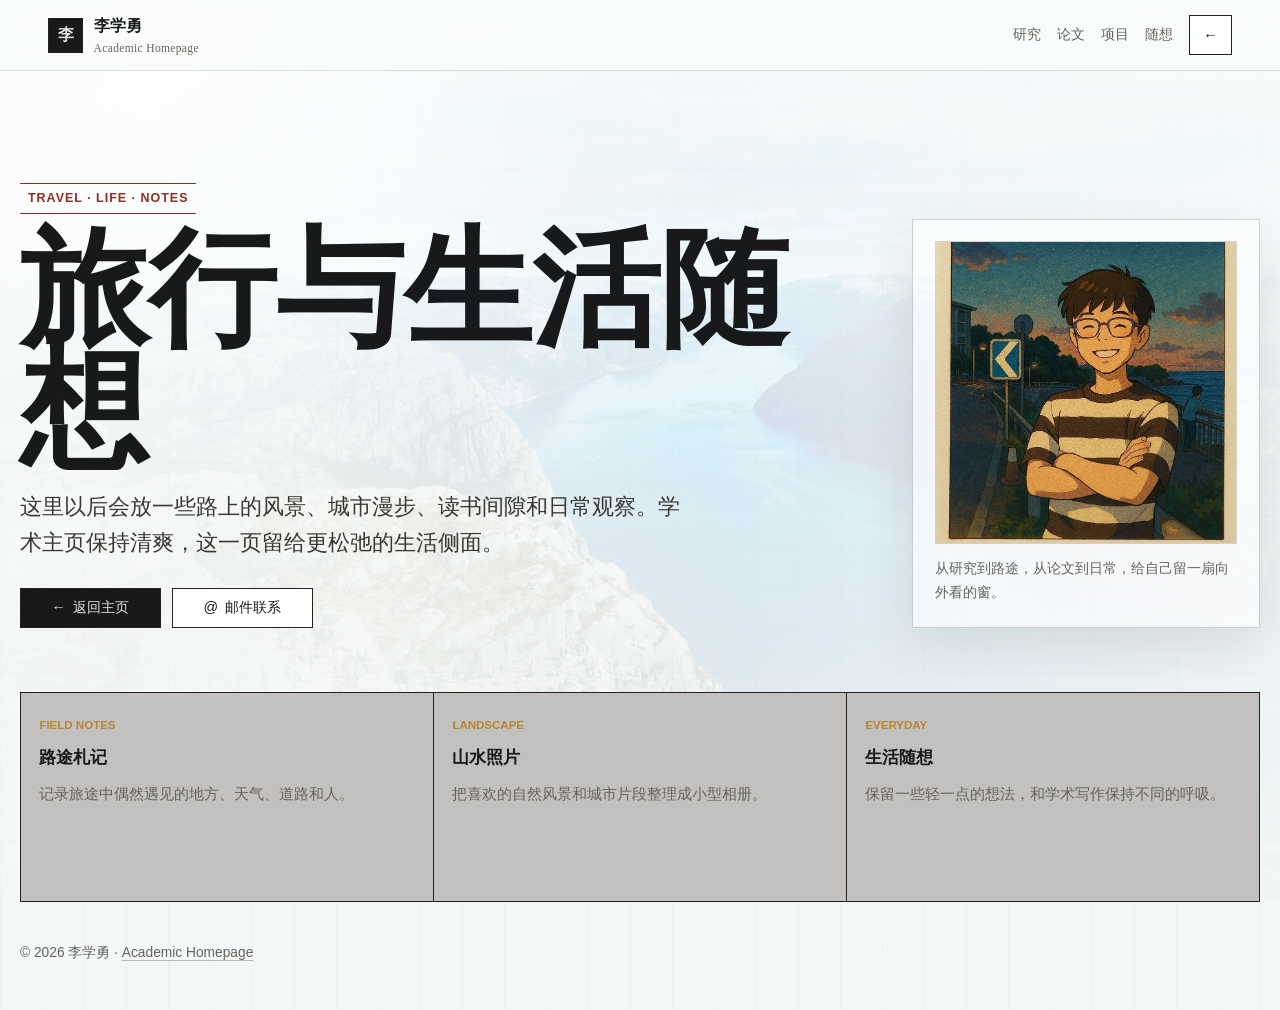
==== travel.html @ 597f88bc "feat: add portrait and travel notes page" ====
<!doctype html>
<html lang="zh-CN">
  <head>
    <meta charset="UTF-8" />
    <meta name="viewport" content="width=device-width, initial-scale=1.0" />
    <meta name="description" content="李学勇的旅行与生活随想专栏，记录路途、山水、城市与日常片段。" />
    <meta name="theme-color" content="#eef3f1" />
    <title>旅行与生活随想 | 李学勇</title>
    <link rel="icon" href='data:image/svg+xml,%3Csvg xmlns="http://www.w3.org/2000/svg" viewBox="0 0 64 64"%3E%3Crect width="64" height="64" fill="%2318191b"/%3E%3Ctext x="32" y="43" text-anchor="middle" font-size="34" font-family="serif" fill="%23fffdf8"%3EL%3C/text%3E%3C/svg%3E' />
    <link rel="stylesheet" href="style.css" />
  </head>
  <body class="travel-page">
    <header class="site-header">
      <a class="brand" href="index.html" aria-label="返回李学勇个人主页">
        <span class="brand-mark" aria-hidden="true">李</span>
        <span>
          <strong>李学勇</strong>
          <small>Academic Homepage</small>
        </span>
      </a>

      <nav class="top-nav" aria-label="页面导航">
        <a href="index.html#research">研究</a>
        <a href="index.html#zh-papers">论文</a>
        <a href="index.html#zh-projects">项目</a>
        <a href="travel.html">随想</a>
      </nav>

      <a class="lang-toggle" href="index.html" aria-label="返回主页">←</a>
    </header>

    <main>
      <section class="travel-hero reveal">
        <div>
          <p class="eyebrow">Travel · Life · Notes</p>
          <h1>旅行与生活随想</h1>
          <p class="lead">这里以后会放一些路上的风景、城市漫步、读书间隙和日常观察。学术主页保持清爽，这一页留给更松弛的生活侧面。</p>
          <div class="hero-actions" aria-label="页面操作">
            <a class="button primary" href="index.html">
              <span aria-hidden="true">←</span>
              <span>返回主页</span>
            </a>
            <a class="button" href="mailto:lixueyong_work@163.com">
              <span aria-hidden="true">@</span>
              <span>邮件联系</span>
            </a>
          </div>
        </div>

        <aside class="travel-card reveal" style="--d: 0.08s">
          <img src="assets/photos/profile-illustration.jpg" alt="李学勇的插画风格头像" />
          <p>从研究到路途，从论文到日常，给自己留一扇向外看的窗。</p>
        </aside>
      </section>

      <section class="note-grid reveal" style="--d: 0.12s" aria-label="未来栏目">
        <article>
          <span>Field Notes</span>
          <h2>路途札记</h2>
          <p>记录旅途中偶然遇见的地方、天气、道路和人。</p>
        </article>
        <article>
          <span>Landscape</span>
          <h2>山水照片</h2>
          <p>把喜欢的自然风景和城市片段整理成小型相册。</p>
        </article>
        <article>
          <span>Everyday</span>
          <h2>生活随想</h2>
          <p>保留一些轻一点的想法，和学术写作保持不同的呼吸。</p>
        </article>
      </section>
    </main>

    <footer class="footer">
      <p>© 2026 李学勇 · <a href="index.html">Academic Homepage</a></p>
    </footer>
  </body>
</html>
---- style.css ----
:root {
  --bg: #eef3f1;
  --paper: rgba(255, 255, 255, 0.88);
  --ink: #18191b;
  --muted: #66635c;
  --line: #d7cbb8;
  --line-strong: #25211c;
  --green: #174f45;
  --red: #8e2f24;
  --gold: #b6852f;
  --blue: #294c73;
  --shadow: 0 24px 70px rgba(35, 28, 18, 0.13);
}

* {
  box-sizing: border-box;
}

html {
  scroll-behavior: smooth;
}

html,
body {
  margin: 0;
  min-height: 100%;
}

body {
  color: var(--ink);
  background:
    linear-gradient(90deg, rgba(24, 25, 27, 0.025) 1px, transparent 1px) 0 0 / 42px 42px,
    linear-gradient(180deg, rgba(24, 25, 27, 0.018) 1px, transparent 1px) 0 0 / 42px 42px,
    linear-gradient(180deg, rgba(248, 251, 250, 0.68), rgba(234, 241, 240, 0.56));
  font-family: "Iowan Old Style", "Songti SC", "Noto Serif CJK SC", "Source Han Serif SC", serif;
  line-height: 1.65;
}

body::before {
  content: "";
  position: fixed;
  inset: 0;
  pointer-events: none;
  background-image:
    radial-gradient(circle at 12% 8%, rgba(255, 255, 255, 0.72), transparent 32%),
    linear-gradient(rgba(255, 255, 255, 0.28), rgba(255, 255, 255, 0));
  z-index: -1;
}

body::after {
  content: "";
  position: fixed;
  inset: 0;
  pointer-events: none;
  background:
    linear-gradient(90deg, rgba(245, 249, 248, 0.92), rgba(245, 249, 248, 0.48) 58%, rgba(245, 249, 248, 0.84)),
    linear-gradient(180deg, rgba(245, 249, 248, 0.78), rgba(245, 249, 248, 0.2) 46%, rgba(245, 249, 248, 0.82)),
    url("assets/photos/mountain-river.jpg") center / cover no-repeat;
  opacity: 0.4;
  z-index: -2;
}

a {
  color: inherit;
}

.site-header {
  position: sticky;
  top: 0;
  z-index: 10;
  display: grid;
  grid-template-columns: minmax(0, 1fr) auto auto;
  align-items: center;
  gap: 1rem;
  padding: 0.8rem clamp(1rem, 4vw, 3rem);
  border-bottom: 1px solid rgba(37, 33, 28, 0.12);
  background: rgba(248, 251, 250, 0.78);
  backdrop-filter: blur(14px);
}

.brand {
  display: inline-flex;
  align-items: center;
  gap: 0.65rem;
  text-decoration: none;
  min-width: 0;
}

.brand-mark {
  display: grid;
  width: 2.2rem;
  aspect-ratio: 1;
  place-items: center;
  border: 1px solid var(--line-strong);
  background: var(--ink);
  color: var(--paper);
  font-weight: 800;
}

.brand strong,
.brand small {
  display: block;
}

.brand strong {
  font-size: 0.98rem;
}

.brand small {
  color: var(--muted);
  font-size: 0.72rem;
  letter-spacing: 0.03em;
}

.top-nav {
  display: flex;
  align-items: center;
  gap: 1rem;
  font-size: 0.9rem;
}

.top-nav a {
  color: var(--muted);
  text-decoration: none;
}

.top-nav a:hover {
  color: var(--red);
}

.lang-toggle,
.button {
  display: inline-flex;
  align-items: center;
  justify-content: center;
  gap: 0.45rem;
  min-height: 2.5rem;
  border: 1px solid var(--line-strong);
  background: var(--paper);
  color: var(--ink);
  font-family: "Avenir Next", "PingFang SC", sans-serif;
  font-size: 0.9rem;
  line-height: 1;
  text-decoration: none;
  cursor: pointer;
  transition: transform 160ms ease, box-shadow 160ms ease, background 160ms ease;
}

.lang-toggle {
  width: 2.7rem;
  padding: 0;
}

.button {
  padding: 0 1rem;
  min-width: 8.8rem;
}

.button.primary {
  background: var(--ink);
  color: var(--paper);
}

.button:hover,
.lang-toggle:hover {
  transform: translateY(-1px);
  box-shadow: 5px 5px 0 var(--gold);
}

main {
  width: min(1240px, calc(100vw - 2rem));
  margin: 0 auto;
}

.hero {
  position: relative;
  display: grid;
  grid-template-columns: minmax(0, 0.82fr) minmax(18rem, 0.42fr);
  gap: clamp(1rem, 5vw, 4.5rem);
  align-items: center;
  min-height: calc(100vh - 4.1rem);
  padding: clamp(3rem, 7vw, 5.8rem) 0 clamp(2rem, 5vw, 4rem);
}

.hero-copy {
  position: relative;
  grid-column: 1 / 2;
  padding: clamp(1rem, 2vw, 1.45rem);
  margin-left: clamp(-1.45rem, -2vw, -1rem);
  border-left: 1px solid rgba(37, 33, 28, 0.14);
  background: linear-gradient(90deg, rgba(255, 255, 255, 0.54), rgba(255, 255, 255, 0.08));
  backdrop-filter: blur(8px);
}

.hero-portrait {
  grid-column: 2 / 3;
  justify-self: stretch;
  align-self: center;
  width: 100%;
  margin: 0;
}

.hero-portrait img {
  display: block;
  width: 100%;
  aspect-ratio: 0.88;
  object-fit: cover;
  object-position: 52% 48%;
  border: 1px solid rgba(37, 33, 28, 0.22);
  background: rgba(255, 255, 255, 0.62);
  box-shadow: var(--shadow);
  filter: saturate(0.92) contrast(1.02);
}

.hero-portrait figcaption {
  margin-top: 0.85rem;
  padding-left: 0.85rem;
  border-left: 2px solid var(--gold);
  color: #3f3b35;
  font-family: "Avenir Next", "PingFang SC", sans-serif;
  font-size: 0.86rem;
  line-height: 1.55;
}

.hero::before {
  content: "";
  position: absolute;
  inset: clamp(1rem, 3vw, 2rem) auto auto 42%;
  width: min(44rem, 55vw);
  height: min(30rem, 46vw);
  border: 1px solid rgba(37, 33, 28, 0.18);
  background:
    linear-gradient(rgba(248, 251, 250, 0.06), rgba(248, 251, 250, 0.58)),
    url("assets/photos/lake-hills.jpg") center / cover no-repeat;
  opacity: 0.32;
  filter: saturate(0.82);
  z-index: -1;
}

.eyebrow {
  width: fit-content;
  margin: 0 0 1rem;
  padding: 0.25rem 0.5rem;
  border-top: 1px solid var(--red);
  border-bottom: 1px solid var(--red);
  color: var(--red);
  font-family: "Avenir Next", "PingFang SC", sans-serif;
  font-size: 0.78rem;
  font-weight: 700;
  letter-spacing: 0.08em;
  text-transform: uppercase;
}

h1 {
  margin: 0;
  font-size: clamp(3rem, 10vw, 8.2rem);
  line-height: 0.94;
  letter-spacing: 0;
}

.lead {
  max-width: 48rem;
  margin: 1.2rem 0 0;
  color: #393733;
  font-size: clamp(1.08rem, 1.7vw, 1.35rem);
}

.hero-actions {
  display: flex;
  flex-wrap: wrap;
  gap: 0.7rem;
  margin-top: 1.65rem;
}

.quick-facts {
  display: grid;
  grid-template-columns: repeat(3, minmax(0, 1fr));
  gap: 0;
  margin: 2.1rem 0 0;
  border-top: 1px solid var(--line-strong);
  border-bottom: 1px solid var(--line-strong);
}

.quick-facts div {
  padding: 0.85rem 0.9rem;
  border-right: 1px solid var(--line);
}

.quick-facts div:first-child {
  padding-left: 0;
}

.quick-facts div:last-child {
  border-right: 0;
}

.quick-facts dt,
.quick-facts dd {
  margin: 0;
}

.quick-facts dt {
  color: var(--muted);
  font-family: "Avenir Next", "PingFang SC", sans-serif;
  font-size: 0.74rem;
  text-transform: uppercase;
}

.quick-facts dd {
  margin-top: 0.22rem;
  font-size: 0.95rem;
  font-weight: 700;
}

.feature-strip {
  display: grid;
  grid-template-columns: repeat(3, minmax(0, 1fr));
  margin: 0 0 clamp(2.3rem, 5vw, 4rem);
  border-top: 2px solid var(--line-strong);
  border-bottom: 1px solid var(--line-strong);
}

.feature-strip article {
  padding: 1.25rem 1.25rem 1.4rem;
  border-right: 1px solid var(--line);
}

.feature-strip article:first-child {
  padding-left: 0;
}

.feature-strip article:last-child {
  border-right: 0;
}

.feature-strip span {
  color: var(--gold);
  font-family: "Avenir Next", "PingFang SC", sans-serif;
  font-size: 0.78rem;
  font-weight: 800;
}

.feature-strip h2 {
  margin: 0.35rem 0 0.45rem;
  font-size: 1.05rem;
  line-height: 1.25;
}

.feature-strip p {
  margin: 0;
  color: var(--muted);
  font-size: 0.94rem;
}

.journal-link {
  display: grid;
  grid-template-columns: minmax(0, 1fr) auto;
  align-items: end;
  gap: 1.2rem;
  margin: 0 0 clamp(2.3rem, 5vw, 4rem);
  padding: clamp(1.2rem, 3vw, 1.8rem) 0;
  border-top: 1px solid var(--line-strong);
  border-bottom: 1px solid var(--line-strong);
}

.journal-kicker {
  color: var(--gold);
  font-family: "Avenir Next", "PingFang SC", sans-serif;
  font-size: 0.75rem;
  font-weight: 800;
  letter-spacing: 0.08em;
  text-transform: uppercase;
}

.journal-link h2 {
  margin: 0.25rem 0 0.4rem;
  color: var(--green);
  font-size: clamp(1.35rem, 3vw, 2.15rem);
  line-height: 1.12;
}

.journal-link p {
  max-width: 42rem;
  margin: 0;
  color: var(--muted);
}

.travel-page main {
  min-height: calc(100vh - 4.1rem);
}

.travel-hero {
  display: grid;
  grid-template-columns: minmax(0, 1fr) minmax(16rem, 0.42fr);
  gap: clamp(1rem, 5vw, 4rem);
  align-items: end;
  padding: clamp(4rem, 10vw, 7rem) 0 clamp(2rem, 6vw, 4rem);
}

.travel-hero h1 {
  max-width: 48rem;
}

.travel-hero .lead {
  max-width: 42rem;
}

.travel-card {
  padding: clamp(1rem, 3vw, 1.35rem);
  border: 1px solid rgba(37, 33, 28, 0.2);
  background: rgba(255, 255, 255, 0.58);
  backdrop-filter: blur(10px);
  box-shadow: 0 18px 48px rgba(35, 28, 18, 0.1);
}

.travel-card img {
  display: block;
  width: 100%;
  aspect-ratio: 1;
  object-fit: cover;
  border: 1px solid rgba(37, 33, 28, 0.18);
}

.travel-card p {
  margin: 0.85rem 0 0;
  color: var(--muted);
  font-family: "Avenir Next", "PingFang SC", sans-serif;
  font-size: 0.9rem;
}

.note-grid {
  display: grid;
  grid-template-columns: repeat(3, minmax(0, 1fr));
  gap: 1px;
  margin-bottom: clamp(3rem, 7vw, 5rem);
  border: 1px solid var(--line-strong);
  background: var(--line-strong);
}

.note-grid article {
  min-height: 13rem;
  padding: 1.15rem;
  background: rgba(255, 255, 255, 0.72);
}

.note-grid span {
  color: var(--gold);
  font-family: "Avenir Next", "PingFang SC", sans-serif;
  font-size: 0.72rem;
  font-weight: 800;
  text-transform: uppercase;
}

.note-grid h2 {
  margin: 0.4rem 0 0.55rem;
  font-size: 1.08rem;
}

.note-grid p {
  margin: 0;
  color: var(--muted);
  font-size: 0.95rem;
}

.content-shell {
  margin-bottom: 3rem;
}

.markdown {
  display: grid;
  gap: 0;
}

.markdown section {
  display: grid;
  grid-template-columns: minmax(8rem, 0.28fr) minmax(0, 1fr);
  gap: clamp(1rem, 4vw, 3rem);
  padding: clamp(1.5rem, 4vw, 2.7rem) 0;
  border-top: 1px solid var(--line-strong);
}

.markdown section:last-child {
  border-bottom: 1px solid var(--line-strong);
}

.markdown h2 {
  position: sticky;
  top: 5.2rem;
  align-self: start;
  margin: 0;
  color: var(--green);
  font-size: clamp(1.18rem, 2vw, 1.55rem);
  line-height: 1.2;
}

.markdown .section-body > *:first-child {
  margin-top: 0;
}

.markdown p,
.markdown li {
  color: #292723;
}

.markdown p {
  margin: 0.6rem 0 0.95rem;
}

.markdown ul,
.markdown ol {
  margin: 0;
  padding-left: 1.2rem;
}

.markdown li {
  margin-bottom: 0.62rem;
  padding-left: 0.15rem;
}

.markdown strong {
  color: var(--ink);
  font-weight: 800;
}

.markdown em {
  color: var(--blue);
  font-style: italic;
}

.qr-center {
  width: min(320px, 100%);
  margin: 0.2rem auto 0;
  text-align: center;
}

.qr-center img {
  display: block;
  width: min(220px, 70vw);
  height: auto;
  margin: 0.7rem auto 0;
  border: 1px solid var(--line-strong);
  background: #fff;
}

.footer {
  width: min(1240px, calc(100vw - 2rem));
  margin: 0 auto;
  padding: 1.4rem 0 2rem;
  color: var(--muted);
  font-family: "Avenir Next", "PingFang SC", sans-serif;
  font-size: 0.86rem;
}

.footer a {
  text-decoration-color: rgba(102, 99, 92, 0.45);
  text-underline-offset: 0.2rem;
}

.reveal {
  opacity: 0;
  transform: translateY(10px);
  animation: enter 520ms ease forwards;
  animation-delay: var(--d, 0s);
}

@keyframes enter {
  to {
    opacity: 1;
    transform: translateY(0);
  }
}

html[data-lang="zh"] .t-en {
  display: none;
}

html[data-lang="en"] .t-zh {
  display: none;
}

@media (max-width: 860px) {
  .site-header {
    grid-template-columns: minmax(0, 1fr) auto;
  }

  .top-nav {
    display: none;
  }

  .hero {
    grid-template-columns: 1fr;
    min-height: auto;
    padding-top: 3rem;
  }

  .hero-copy {
    margin-left: 0;
    padding: 0;
    border-left: 0;
    background: transparent;
    backdrop-filter: none;
  }

  .hero::before {
    inset: 6rem 0 auto auto;
    width: min(24rem, 80vw);
    height: 18rem;
  }

  .hero-portrait {
    grid-column: 1;
    width: min(26rem, 100%);
    justify-self: center;
  }

  .feature-strip,
  .markdown section,
  .journal-link,
  .travel-hero,
  .note-grid {
    grid-template-columns: 1fr;
  }

  .feature-strip article,
  .feature-strip article:first-child {
    padding: 1.05rem 0;
    border-right: 0;
    border-bottom: 1px solid var(--line);
  }

  .feature-strip article:last-child {
    border-bottom: 0;
  }

  .markdown h2 {
    position: static;
  }
}

@media (max-width: 580px) {
  main,
  .footer {
    width: min(100% - 1rem, 1240px);
  }

  .site-header {
    padding-inline: 0.7rem;
  }

  .brand small {
    display: none;
  }

  .quick-facts {
    grid-template-columns: 1fr;
  }

  .quick-facts div,
  .quick-facts div:first-child {
    padding: 0.75rem 0;
    border-right: 0;
    border-bottom: 1px solid var(--line);
  }

  .quick-facts div:last-child {
    border-bottom: 0;
  }

  .button {
    flex: 1 1 12rem;
  }
}

@media (prefers-reduced-motion: reduce) {
  html {
    scroll-behavior: auto;
  }

  .reveal {
    opacity: 1;
    transform: none;
    animation: none;
  }

  .button,
  .lang-toggle {
    transition: none;
  }
}
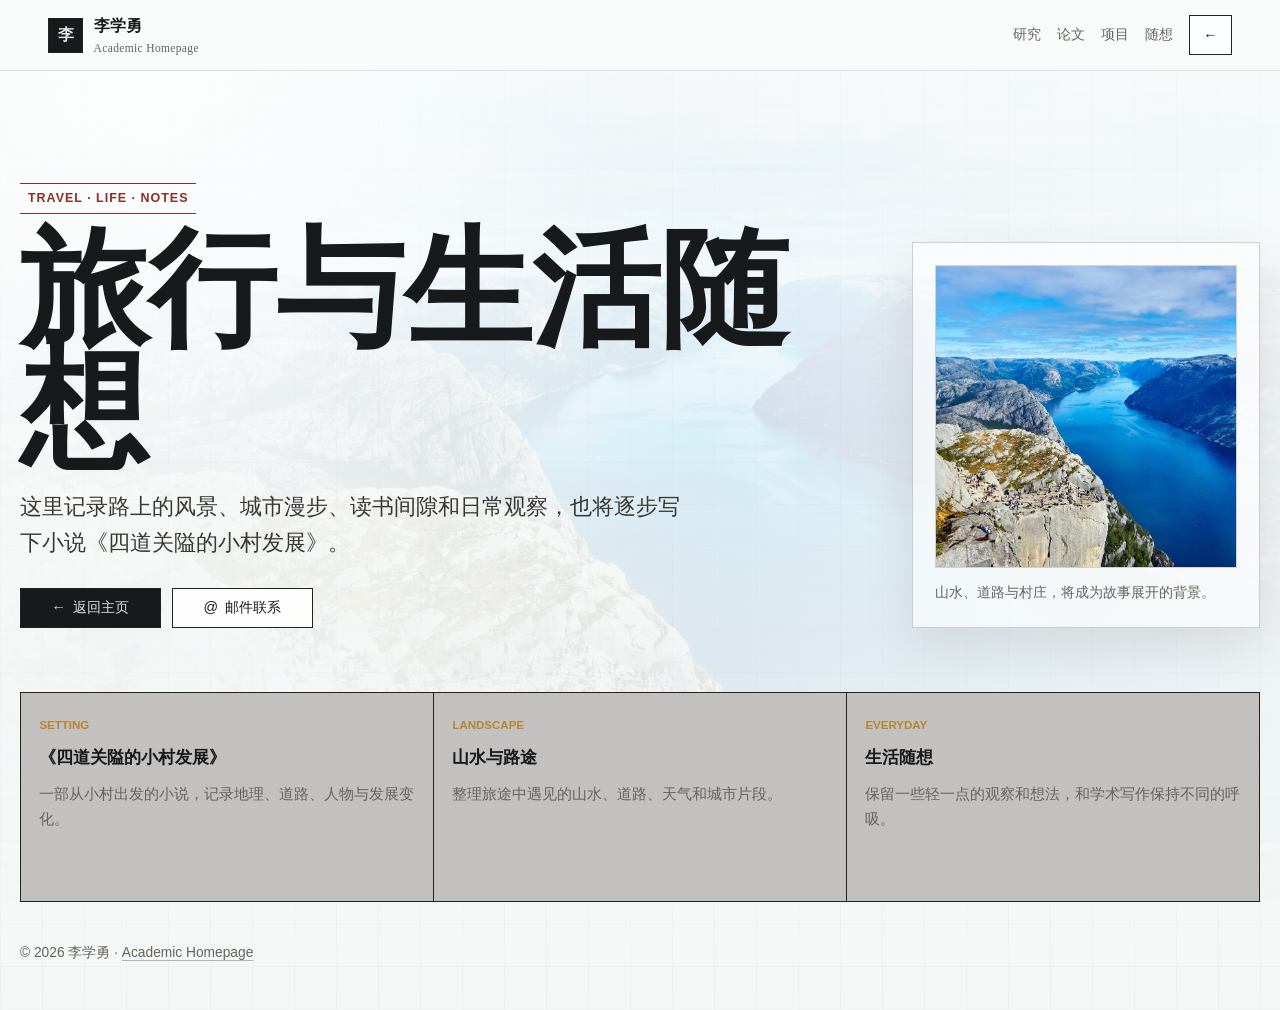
==== commit a0caaebe: "feat: streamline notes section and add novel title" ====
--- a/travel.html
+++ b/travel.html
@@ -3,7 +3,7 @@
   <head>
     <meta charset="UTF-8" />
     <meta name="viewport" content="width=device-width, initial-scale=1.0" />
-    <meta name="description" content="李学勇的旅行与生活随想专栏，记录路途、山水、城市与日常片段。" />
+    <meta name="description" content="李学勇的旅行与生活随想专栏，记录路途、山水、城市、日常片段，以及小说《四道关隘的小村发展》。" />
     <meta name="theme-color" content="#eef3f1" />
     <title>旅行与生活随想 | 李学勇</title>
     <link rel="icon" href='data:image/svg+xml,%3Csvg xmlns="http://www.w3.org/2000/svg" viewBox="0 0 64 64"%3E%3Crect width="64" height="64" fill="%2318191b"/%3E%3Ctext x="32" y="43" text-anchor="middle" font-size="34" font-family="serif" fill="%23fffdf8"%3EL%3C/text%3E%3C/svg%3E' />
@@ -34,7 +34,7 @@
         <div>
           <p class="eyebrow">Travel · Life · Notes</p>
           <h1>旅行与生活随想</h1>
-          <p class="lead">这里以后会放一些路上的风景、城市漫步、读书间隙和日常观察。学术主页保持清爽，这一页留给更松弛的生活侧面。</p>
+          <p class="lead">这里记录路上的风景、城市漫步、读书间隙和日常观察，也将逐步写下小说《四道关隘的小村发展》。</p>
           <div class="hero-actions" aria-label="页面操作">
             <a class="button primary" href="index.html">
               <span aria-hidden="true">←</span>
@@ -48,26 +48,26 @@
         </div>
 
         <aside class="travel-card reveal" style="--d: 0.08s">
-          <img src="assets/photos/profile-illustration.jpg" alt="李学勇的插画风格头像" />
-          <p>从研究到路途，从论文到日常，给自己留一扇向外看的窗。</p>
+            <img src="assets/photos/mountain-river.jpg" alt="山水与村庄风景" />
+          <p>山水、道路与村庄，将成为故事展开的背景。</p>
         </aside>
       </section>
 
-      <section class="note-grid reveal" style="--d: 0.12s" aria-label="未来栏目">
+      <section class="note-grid reveal" style="--d: 0.12s" aria-label="旅行与生活随想栏目">
         <article>
-          <span>Field Notes</span>
-          <h2>路途札记</h2>
-          <p>记录旅途中偶然遇见的地方、天气、道路和人。</p>
+          <span>Setting</span>
+          <h2>《四道关隘的小村发展》</h2>
+          <p>一部从小村出发的小说，记录地理、道路、人物与发展变化。</p>
         </article>
         <article>
           <span>Landscape</span>
-          <h2>山水照片</h2>
-          <p>把喜欢的自然风景和城市片段整理成小型相册。</p>
+          <h2>山水与路途</h2>
+          <p>整理旅途中遇见的山水、道路、天气和城市片段。</p>
         </article>
         <article>
           <span>Everyday</span>
           <h2>生活随想</h2>
-          <p>保留一些轻一点的想法，和学术写作保持不同的呼吸。</p>
+          <p>保留一些轻一点的观察和想法，和学术写作保持不同的呼吸。</p>
         </article>
       </section>
     </main>
--- a/style.css
+++ b/style.css
@@ -314,7 +314,7 @@
 
 .feature-strip {
   display: grid;
-  grid-template-columns: repeat(3, minmax(0, 1fr));
+  grid-template-columns: repeat(5, minmax(0, 1fr));
   margin: 0 0 clamp(2.3rem, 5vw, 4rem);
   border-top: 2px solid var(--line-strong);
   border-bottom: 1px solid var(--line-strong);
@@ -350,6 +350,20 @@
   margin: 0;
   color: var(--muted);
   font-size: 0.94rem;
+}
+
+@media (max-width: 1100px) and (min-width: 861px) {
+  .feature-strip {
+    grid-template-columns: repeat(2, minmax(0, 1fr));
+  }
+
+  .feature-strip article:nth-child(2n) {
+    border-right: 0;
+  }
+
+  .feature-strip article:nth-child(-n + 4) {
+    border-bottom: 1px solid var(--line);
+  }
 }
 
 .journal-link {
